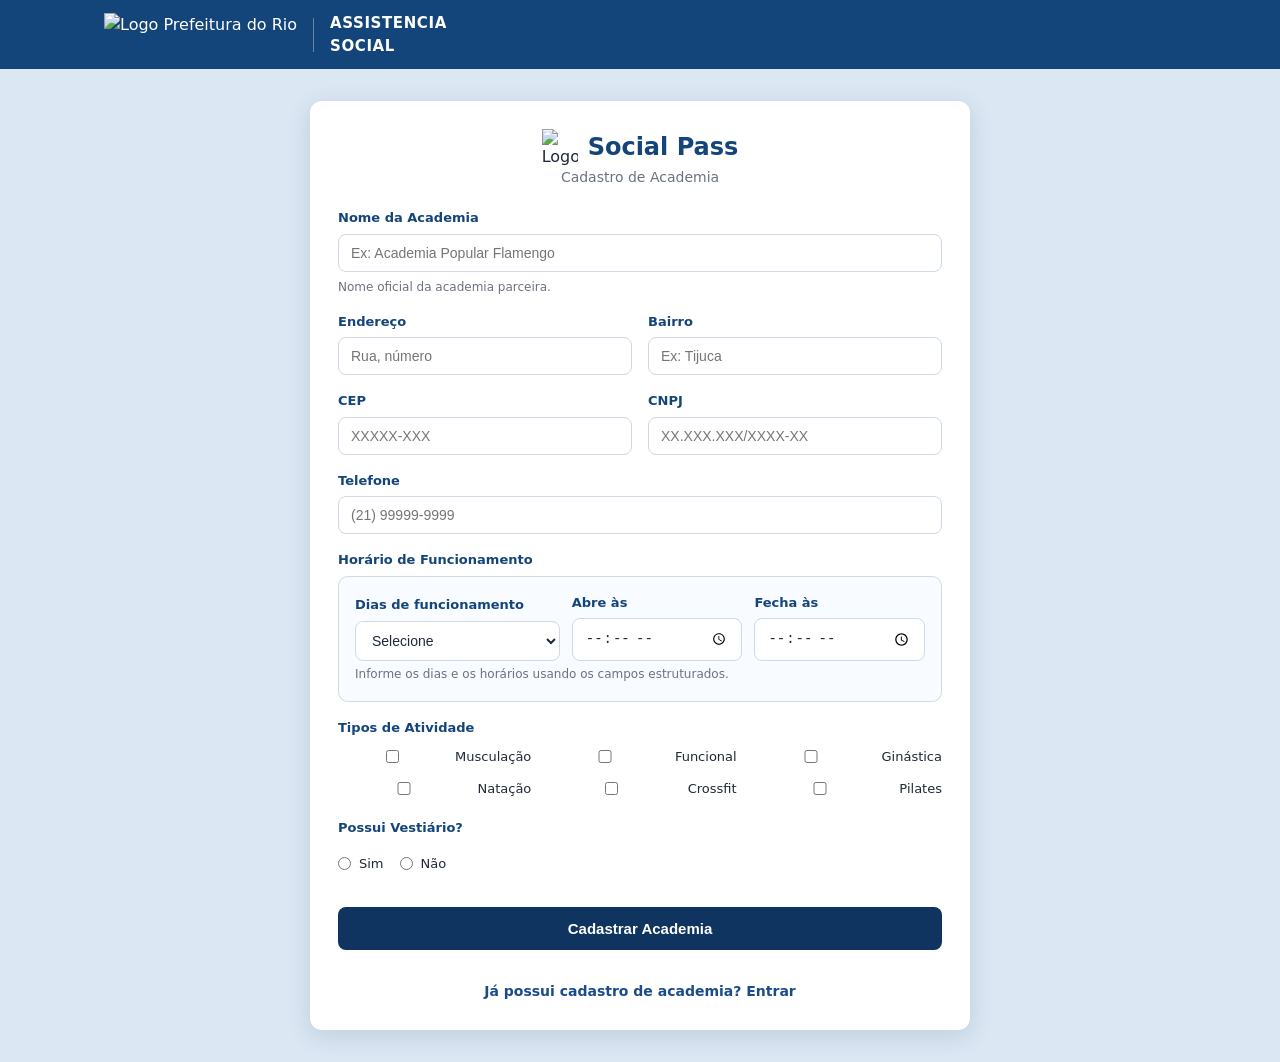
==== frontend/cadastroacademia.html @ 98a4795e "academia funcionando" ====
<!DOCTYPE html>
<html lang="pt-BR">

<head>
  <meta charset="UTF-8" />
  <meta name="viewport" content="width=device-width, initial-scale=1.0" />
  <title>Social Pass - Cadastro de Academia</title>
  <style>
    :root {
      --azul: #14457a;
      --azul-escuro: #0f3460;
      --fundo: #dbe7f3;
      --card: #ffffff;
      --texto: #1f2937;
      --texto-suave: #6b7280;
      --borda: #d1d9e6;
      --erro: #dc2626;
      --sucesso: #166534;
    }

    * {
      box-sizing: border-box;
      margin: 0;
      padding: 0;
    }

    body {
      font-family: system-ui, -apple-system, "Segoe UI", Roboto, sans-serif;
      background: var(--fundo);
      color: var(--texto);
      line-height: 1.5;
      min-height: 100vh;
    }

    .site-header {
      background: var(--azul);
      color: #fff;
    }

    .header-inner {
      max-width: 1120px;
      margin: 0 auto;
      padding: 12px 24px;
      display: flex;
      align-items: center;
      gap: 16px;
    }

    .logo-rio {
      height: 44px;
      width: auto;
    }

    .divider {
      width: 1px;
      height: 34px;
      background: rgba(255, 255, 255, 0.35);
    }

    .header-titles {
      display: flex;
      flex-direction: column;
      font-weight: 700;
      font-size: 15px;
      letter-spacing: 0.04em;
    }

    .container {
      max-width: 700px;
      margin: 32px auto;
      padding: 0 20px;
    }

    .card {
      background: var(--card);
      border-radius: 12px;
      padding: 28px;
      box-shadow: 0 6px 24px rgba(15, 52, 96, 0.14);
      display: flex;
      flex-direction: column;
      gap: 16px;
    }

    .card-head {
      text-align: center;
      margin-bottom: 4px;
    }

    .brand {
      display: flex;
      align-items: center;
      justify-content: center;
      gap: 10px;
    }

    .logo-social-pass {
      height: 36px;
      width: 36px;
      object-fit: contain;
    }

    .brand h1 {
      font-size: 24px;
      font-weight: 700;
      color: var(--azul);
    }

    .subtitulo {
      color: var(--texto-suave);
      font-size: 14px;
      margin-top: 2px;
    }

    .campo {
      display: flex;
      flex-direction: column;
      gap: 6px;
    }

    .linha {
      display: flex;
      gap: 16px;
    }

    .linha .campo {
      flex: 1;
    }

    .campo label {
      font-size: 13px;
      font-weight: 700;
      color: var(--azul);
    }

    .campo input,
    .campo select {
      width: 100%;
      padding: 10px 12px;
      border: 1px solid var(--borda);
      border-radius: 8px;
      font-size: 14px;
      background: #fff;
      color: var(--texto);
    }

    .campo input:focus,
    .campo select:focus {
      outline: none;
      border-color: var(--azul);
      box-shadow: 0 0 0 3px rgba(20, 69, 122, 0.15);
    }

    .campo input.invalido,
    .campo select.invalido {
      border-color: var(--erro);
      box-shadow: 0 0 0 3px rgba(220, 38, 38, 0.12);
    }

    .campo small {
      font-size: 12px;
      color: var(--texto-suave);
    }

    .checkboxes {
      display: grid;
      grid-template-columns: repeat(3, 1fr);
      gap: 12px;
      padding: 4px 0;
    }

    .checkboxes label,
    .radio-group label {
      display: flex;
      align-items: center;
      gap: 8px;
      font-weight: normal;
      color: var(--texto);
      cursor: pointer;
    }

    .radio-group {
      display: flex;
      gap: 16px;
      padding: 10px 0;
    }

    .btn-cadastrar {
      margin-top: 8px;
      width: 100%;
      padding: 13px;
      border: none;
      border-radius: 8px;
      background: var(--azul-escuro);
      color: #fff;
      font-size: 15px;
      font-weight: 700;
      cursor: pointer;
      transition: background 0.2s;
    }

    .btn-cadastrar:hover {
      background: var(--azul);
    }

    .btn-cadastrar:disabled {
      opacity: 0.7;
      cursor: not-allowed;
    }

    .mensagem {
      text-align: center;
      font-size: 14px;
      font-weight: 600;
      padding: 10px;
      border-radius: 8px;
      margin-top: 8px;
    }

    .mensagem.ok {
      background: #dcfce7;
      color: var(--sucesso);
    }

    .mensagem.erro {
      background: #fee2e2;
      color: var(--erro);
    }

    .horario-box {
      border: 1px solid var(--borda);
      border-radius: 10px;
      padding: 16px;
      background: #f8fbff;
    }

    .horario-grid {
      display: grid;
      grid-template-columns: 1.2fr 1fr 1fr;
      gap: 12px;
      align-items: end;
    }

    @media (max-width: 700px) {
      .horario-grid {
        grid-template-columns: 1fr;
      }
    }

    @media (max-width: 560px) {
      .linha {
        flex-direction: column;
      }

      .checkboxes {
        grid-template-columns: repeat(2, 1fr);
      }
    }

    @media (max-width: 400px) {
      .checkboxes {
        grid-template-columns: 1fr;
      }
    }
  </style>
</head>

<body>
<header class="site-header">
  <div class="header-inner">
    <img
            src="https://hebbkx1anhila5yf.public.blob.vercel-storage.com/logo-rio-M82t1NqNfZ5sGQHjTlDRHWctRK85Sl.png"
            alt="Logo Prefeitura do Rio" class="logo-rio" />
    <span class="divider"></span>
    <div class="header-titles">
      <span>ASSISTENCIA</span>
      <span>SOCIAL</span>
    </div>
  </div>
</header>

<main class="container">
  <form id="form-academia" class="card" novalidate>
    <div class="card-head">
      <div class="brand">
        <img
                src="https://hebbkx1anhila5yf.public.blob.vercel-storage.com/logo-social-pass-HSwjsdkJR24ubq4xrUQgU4Dk7zoLKq.png"
                alt="Logo Social Pass" class="logo-social-pass" />
        <h1>Social Pass</h1>
      </div>
      <p class="subtitulo">Cadastro de Academia</p>
    </div>

    <div class="campo">
      <label for="nome">Nome da Academia</label>
      <input type="text" id="nome" placeholder="Ex: Academia Popular Flamengo" required />
      <small>Nome oficial da academia parceira.</small>
    </div>

    <div class="linha">
      <div class="campo">
        <label for="endereco">Endereço</label>
        <input type="text" id="endereco" placeholder="Rua, número" required />
      </div>
      <div class="campo">
        <label for="bairro">Bairro</label>
        <input type="text" id="bairro" placeholder="Ex: Tijuca" required />
      </div>
    </div>

    <div class="linha">
      <div class="campo">
        <label for="cep">CEP</label>
        <input type="text" id="cep" placeholder="XXXXX-XXX" maxlength="9" inputmode="numeric" />
      </div>
      <div class="campo">
        <label for="cnpj">CNPJ</label>
        <input type="text" id="cnpj" placeholder="XX.XXX.XXX/XXXX-XX" maxlength="18" inputmode="numeric" required />
      </div>
    </div>

    <div class="campo">
      <label for="telefone">Telefone</label>
      <input type="text" id="telefone" placeholder="(21) 99999-9999" required />
    </div>

    <div class="campo">
      <label>Horário de Funcionamento</label>
      <div class="horario-box">
        <div class="horario-grid">
          <div class="campo">
            <label for="diasFuncionamento">Dias de funcionamento</label>
            <select id="diasFuncionamento" required>
              <option value="">Selecione</option>
              <option value="SEGUNDA_A_SEXTA">Segunda a Sexta</option>
              <option value="SEGUNDA_A_SABADO">Segunda a Sábado</option>
              <option value="TODOS_OS_DIAS">Todos os dias</option>
            </select>
          </div>

          <div class="campo">
            <label for="horarioAbertura">Abre às</label>
            <input type="time" id="horarioAbertura" required />
          </div>

          <div class="campo">
            <label for="horarioFechamento">Fecha às</label>
            <input type="time" id="horarioFechamento" required />
          </div>
        </div>
        <small>Informe os dias e os horários usando os campos estruturados.</small>
      </div>
    </div>

    <div class="campo">
      <label>Tipos de Atividade</label>
      <div class="checkboxes">
        <label><input type="checkbox" name="tipo" value="Musculacao"> Musculação</label>
        <label><input type="checkbox" name="tipo" value="Funcional"> Funcional</label>
        <label><input type="checkbox" name="tipo" value="Ginastica"> Ginástica</label>
        <label><input type="checkbox" name="tipo" value="Natacao"> Natação</label>
        <label><input type="checkbox" name="tipo" value="Crossfit"> Crossfit</label>
        <label><input type="checkbox" name="tipo" value="Pilates"> Pilates</label>
      </div>
    </div>

    <div class="campo">
      <label>Possui Vestiário?</label>
      <div class="radio-group">
        <label><input type="radio" name="vestiario" value="S"> Sim</label>
        <label><input type="radio" name="vestiario" value="N"> Não</label>
      </div>
    </div>

    <button type="submit" class="btn-cadastrar">
      Cadastrar Academia
    </button>

    <div style="text-align: center; margin-top: 15px; font-size: 14px;">
      <a href="loginacademia.html" style="color: #1a4b8c; text-decoration: none; font-weight: 600;">
        Já possui cadastro de academia? Entrar
      </a>
    </div>

    <p id="mensagem" class="mensagem" hidden></p>
  </form>
</main>

<script>
  document.addEventListener("DOMContentLoaded", function () {
    var API_BASE_URL = "http://localhost:8080";

    if (window.location.port === "8080") {
      API_BASE_URL = window.location.origin;
    }

    var form = document.getElementById("form-academia");
    var mensagem = document.getElementById("mensagem");
    var botaoSubmit = form.querySelector(".btn-cadastrar");

    aplicarMascaras();

    form.addEventListener("submit", async function (evento) {
      evento.preventDefault();
      limparErrosVisuais();

      var nome = document.getElementById("nome");
      var endereco = document.getElementById("endereco");
      var bairro = document.getElementById("bairro");
      var cep = document.getElementById("cep");
      var cnpj = document.getElementById("cnpj");
      var telefone = document.getElementById("telefone");
      var diasFuncionamento = document.getElementById("diasFuncionamento");
      var horarioAbertura = document.getElementById("horarioAbertura");
      var horarioFechamento = document.getElementById("horarioFechamento");

      var faltando = [];

      validarCampoTexto(nome, "Nome da Academia", faltando);
      validarCampoTexto(endereco, "Endereço", faltando);
      validarCampoTexto(bairro, "Bairro", faltando);
      validarCampoTexto(cnpj, "CNPJ", faltando);
      validarCampoTexto(telefone, "Telefone", faltando);
      validarCampoSelect(diasFuncionamento, "Dias de funcionamento", faltando);
      validarCampoTexto(horarioAbertura, "Horário de abertura", faltando);
      validarCampoTexto(horarioFechamento, "Horário de fechamento", faltando);

      var atividadesSelecionadas = [];
      var checkboxesAtividades = document.querySelectorAll('input[name="tipo"]:checked');
      checkboxesAtividades.forEach(function (cb) {
        atividadesSelecionadas.push(cb.value);
      });

      if (atividadesSelecionadas.length === 0) {
        faltando.push("Tipo de Atividade");
      }

      var vestiarioSelecionado = document.querySelector('input[name="vestiario"]:checked');
      if (!vestiarioSelecionado) {
        faltando.push("Possui Vestiário");
      }

      if (faltando.length > 0) {
        mostrarMensagem("Preencha os campos obrigatórios: " + faltando.join(", "), "erro");
        return;
      }

      if (limparNaoDigitos(cnpj.value).length !== 14) {
        cnpj.classList.add("invalido");
        mostrarMensagem("CNPJ deve conter 14 dígitos.", "erro");
        return;
      }

      var telefoneLimpo = limparNaoDigitos(telefone.value);
      if (telefoneLimpo.length < 10 || telefoneLimpo.length > 11) {
        telefone.classList.add("invalido");
        mostrarMensagem("Telefone inválido.", "erro");
        return;
      }

      var cepLimpo = limparNaoDigitos(cep.value);
      if (cep.value.trim() !== "" && cepLimpo.length !== 8) {
        cep.classList.add("invalido");
        mostrarMensagem("CEP inválido. Informe 8 dígitos.", "erro");
        return;
      }

      if (horarioAbertura.value >= horarioFechamento.value) {
        horarioAbertura.classList.add("invalido");
        horarioFechamento.classList.add("invalido");
        mostrarMensagem("O horário de abertura deve ser menor que o horário de fechamento.", "erro");
        return;
      }

      var payload = {
        nome: nome.value.trim(),
        endereco: endereco.value.trim(),
        bairro: bairro.value.trim(),
        cep: cepLimpo,
        cnpj: limparNaoDigitos(cnpj.value),
        telefone: telefoneLimpo,
        diasFuncionamento: diasFuncionamento.value,
        horarioAbertura: horarioAbertura.value,
        horarioFechamento: horarioFechamento.value,
        possuiVestiario: vestiarioSelecionado.value === "S",
        tipoAtividade: atividadesSelecionadas
      };

      try {
        botaoSubmit.disabled = true;
        botaoSubmit.textContent = "Cadastrando...";

        mostrarMensagem("Enviando cadastro...", "ok");

        var response = await fetch(API_BASE_URL + "/api/academias", {
          method: "POST",
          headers: {
            "Content-Type": "application/json"
          },
          body: JSON.stringify(payload)
        });

        if (!response.ok) {
          var erroTexto = "Erro ao cadastrar academia.";

          try {
            var erroBody = await response.json();
            erroTexto = erroBody.message || erroBody.erro || erroBody.detail || erroTexto;

            if (erroBody.errors && Array.isArray(erroBody.errors) && erroBody.errors.length > 0) {
              erroTexto = erroBody.errors[0].defaultMessage || erroTexto;
            }
          } catch (e) {
            try {
              var texto = await response.text();
              if (texto) {
                erroTexto = texto;
              }
            } catch (_) {}
          }

          mostrarMensagem(erroTexto, "erro");
          return;
        }

        mostrarMensagem("Academia cadastrada com sucesso!", "ok");
        form.reset();
      } catch (error) {
        mostrarMensagem(error.message || "Falha ao conectar com o backend.", "erro");
      } finally {
        botaoSubmit.disabled = false;
        botaoSubmit.textContent = "Cadastrar Academia";
      }
    });

    function validarCampoTexto(campo, nomeCampo, faltando) {
      if (!campo.value || campo.value.trim() === "") {
        campo.classList.add("invalido");
        faltando.push(nomeCampo);
      }
    }

    function validarCampoSelect(campo, nomeCampo, faltando) {
      if (!campo.value || campo.value.trim() === "") {
        campo.classList.add("invalido");
        faltando.push(nomeCampo);
      }
    }

    function mostrarMensagem(texto, tipo) {
      mensagem.textContent = texto;
      mensagem.className = "mensagem " + tipo;
      mensagem.hidden = false;
    }

    function limparNaoDigitos(valor) {
      return (valor || "").replace(/\D/g, "");
    }

    function limparErrosVisuais() {
      var campos = form.querySelectorAll("input, select");
      campos.forEach(function (campo) {
        campo.classList.remove("invalido");
      });
    }

    function aplicarMascaras() {
      var cepInput = document.getElementById("cep");
      var cnpjInput = document.getElementById("cnpj");
      var telefoneInput = document.getElementById("telefone");

      if (cepInput) {
        cepInput.addEventListener("input", function (e) {
          var valor = limparNaoDigitos(e.target.value).slice(0, 8);

          if (valor.length > 5) {
            valor = valor.replace(/(\d{5})(\d{1,3})/, "$1-$2");
          }

          e.target.value = valor;
        });
      }

      if (cnpjInput) {
        cnpjInput.addEventListener("input", function (e) {
          var valor = limparNaoDigitos(e.target.value).slice(0, 14);

          if (valor.length > 12) {
            valor = valor.replace(/(\d{2})(\d{3})(\d{3})(\d{4})(\d{1,2})/, "$1.$2.$3/$4-$5");
          } else if (valor.length > 8) {
            valor = valor.replace(/(\d{2})(\d{3})(\d{3})(\d{1,4})/, "$1.$2.$3/$4");
          } else if (valor.length > 5) {
            valor = valor.replace(/(\d{2})(\d{3})(\d{1,3})/, "$1.$2.$3");
          } else if (valor.length > 2) {
            valor = valor.replace(/(\d{2})(\d{1,3})/, "$1.$2");
          }

          e.target.value = valor;
        });
      }

      if (telefoneInput) {
        telefoneInput.addEventListener("input", function (e) {
          var valor = limparNaoDigitos(e.target.value).slice(0, 11);

          if (valor.length > 10) {
            valor = valor.replace(/(\d{2})(\d{5})(\d{4})/, "($1) $2-$3");
          } else if (valor.length > 6) {
            valor = valor.replace(/(\d{2})(\d{4,5})(\d{0,4})/, "($1) $2-$3");
          } else if (valor.length > 2) {
            valor = valor.replace(/(\d{2})(\d{0,5})/, "($1) $2");
          }

          e.target.value = valor;
        });
      }
    }
  });
</script>
</body>

</html>
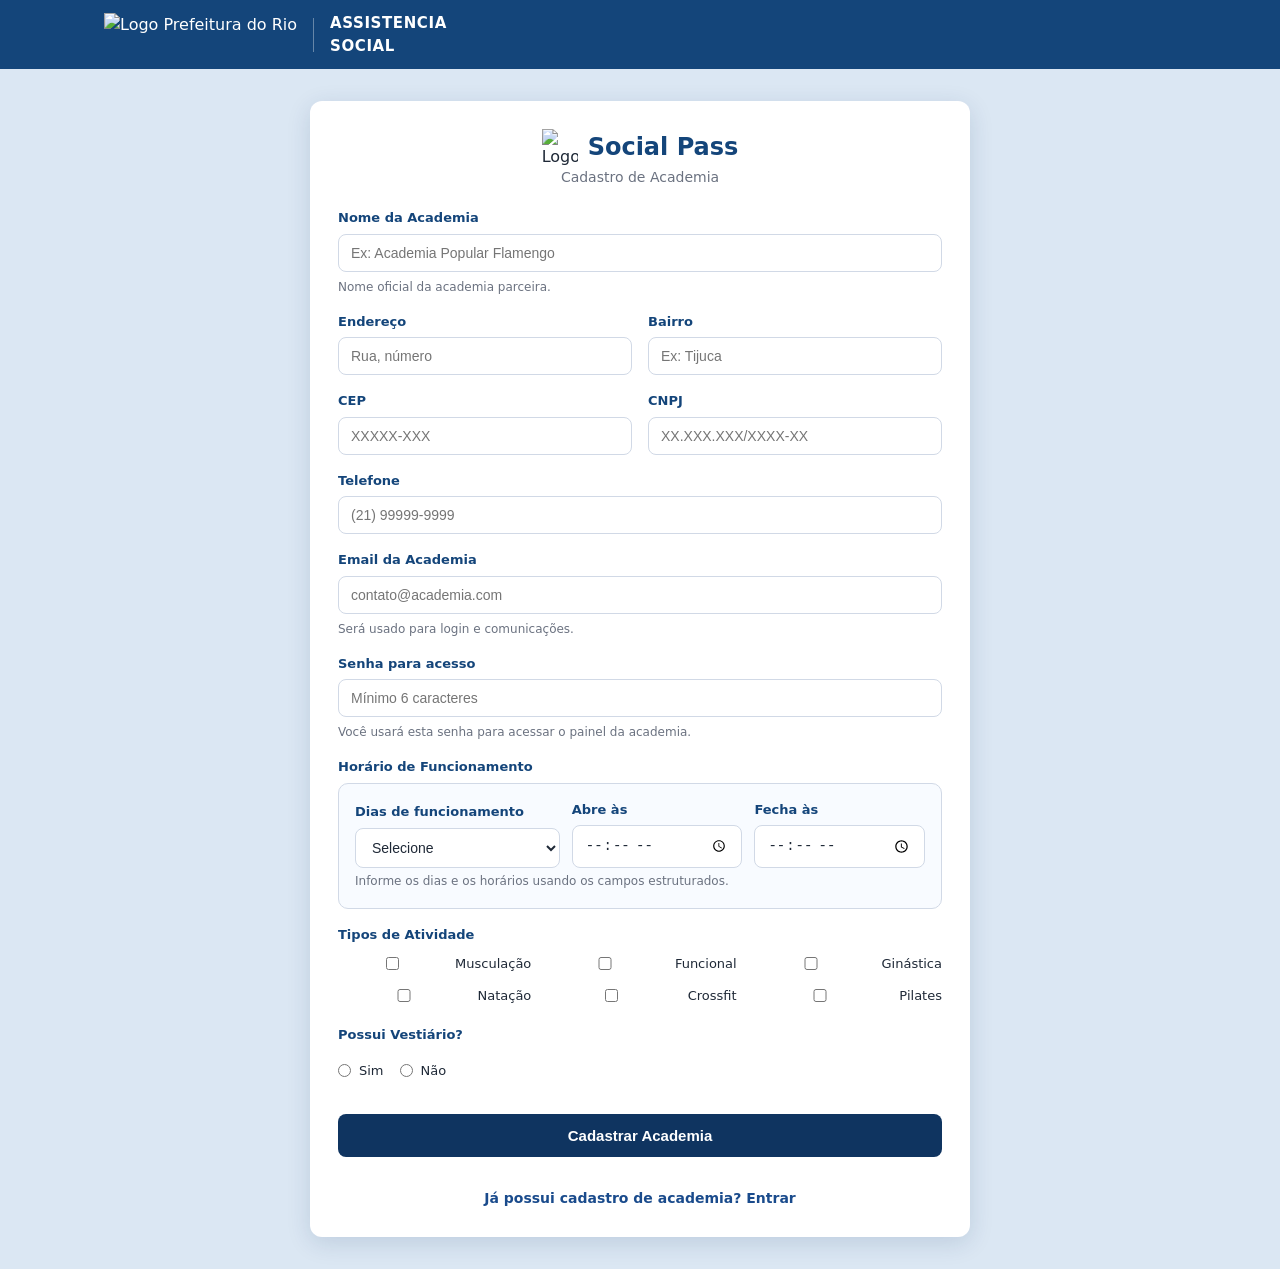
==== commit 67103513: "Merge pull request #10 from biaazv/main atualiza branch" ====
--- a/frontend/cadastroacademia.html
+++ b/frontend/cadastroacademia.html
@@ -1,6 +1,5 @@
 <!DOCTYPE html>
 <html lang="pt-BR">
-
 <head>
   <meta charset="UTF-8" />
   <meta name="viewport" content="width=device-width, initial-scale=1.0" />
@@ -324,6 +323,18 @@
     </div>
 
     <div class="campo">
+      <label for="email">Email da Academia</label>
+      <input type="email" id="email" placeholder="contato@academia.com" required />
+      <small>Será usado para login e comunicações.</small>
+    </div>
+
+    <div class="campo">
+      <label for="senha">Senha para acesso</label>
+      <input type="password" id="senha" placeholder="Mínimo 6 caracteres" required />
+      <small>Você usará esta senha para acessar o painel da academia.</small>
+    </div>
+
+    <div class="campo">
       <label>Horário de Funcionamento</label>
       <div class="horario-box">
         <div class="horario-grid">
@@ -409,9 +420,11 @@
       var cep = document.getElementById("cep");
       var cnpj = document.getElementById("cnpj");
       var telefone = document.getElementById("telefone");
+      var cnpj = document.getElementById("cnpj");
+      var telefone = document.getElementById("telefone");
+      var email = document.getElementById("email");
+      var senha = document.getElementById("senha");
       var diasFuncionamento = document.getElementById("diasFuncionamento");
-      var horarioAbertura = document.getElementById("horarioAbertura");
-      var horarioFechamento = document.getElementById("horarioFechamento");
 
       var faltando = [];
 
@@ -420,6 +433,8 @@
       validarCampoTexto(bairro, "Bairro", faltando);
       validarCampoTexto(cnpj, "CNPJ", faltando);
       validarCampoTexto(telefone, "Telefone", faltando);
+      validarCampoTexto(email, "Email", faltando);
+      validarCampoTexto(senha, "Senha", faltando);
       validarCampoSelect(diasFuncionamento, "Dias de funcionamento", faltando);
       validarCampoTexto(horarioAbertura, "Horário de abertura", faltando);
       validarCampoTexto(horarioFechamento, "Horário de fechamento", faltando);
@@ -457,6 +472,13 @@
         return;
       }
 
+      var emailValor = (email.value || "").trim();
+      if (!/^[^\s@]+@[^\s@]+\.[^\s@]+$/.test(emailValor)) {
+        email.classList.add("invalido");
+        mostrarMensagem("Email inválido.", "erro");
+        return;
+      }
+
       var cepLimpo = limparNaoDigitos(cep.value);
       if (cep.value.trim() !== "" && cepLimpo.length !== 8) {
         cep.classList.add("invalido");
@@ -468,6 +490,12 @@
         horarioAbertura.classList.add("invalido");
         horarioFechamento.classList.add("invalido");
         mostrarMensagem("O horário de abertura deve ser menor que o horário de fechamento.", "erro");
+        return;
+      }
+
+      if (senha.value.length < 6) {
+        senha.classList.add("invalido");
+        mostrarMensagem("Senha deve ter no mínimo 6 caracteres.", "erro");
         return;
       }
 
@@ -478,11 +506,13 @@
         cep: cepLimpo,
         cnpj: limparNaoDigitos(cnpj.value),
         telefone: telefoneLimpo,
+        email: emailValor,
         diasFuncionamento: diasFuncionamento.value,
         horarioAbertura: horarioAbertura.value,
         horarioFechamento: horarioFechamento.value,
         possuiVestiario: vestiarioSelecionado.value === "S",
-        tipoAtividade: atividadesSelecionadas
+        tipoAtividade: atividadesSelecionadas,
+        senha: senha.value.trim()
       };
 
       try {
@@ -617,5 +647,4 @@
   });
 </script>
 </body>
-
 </html>
